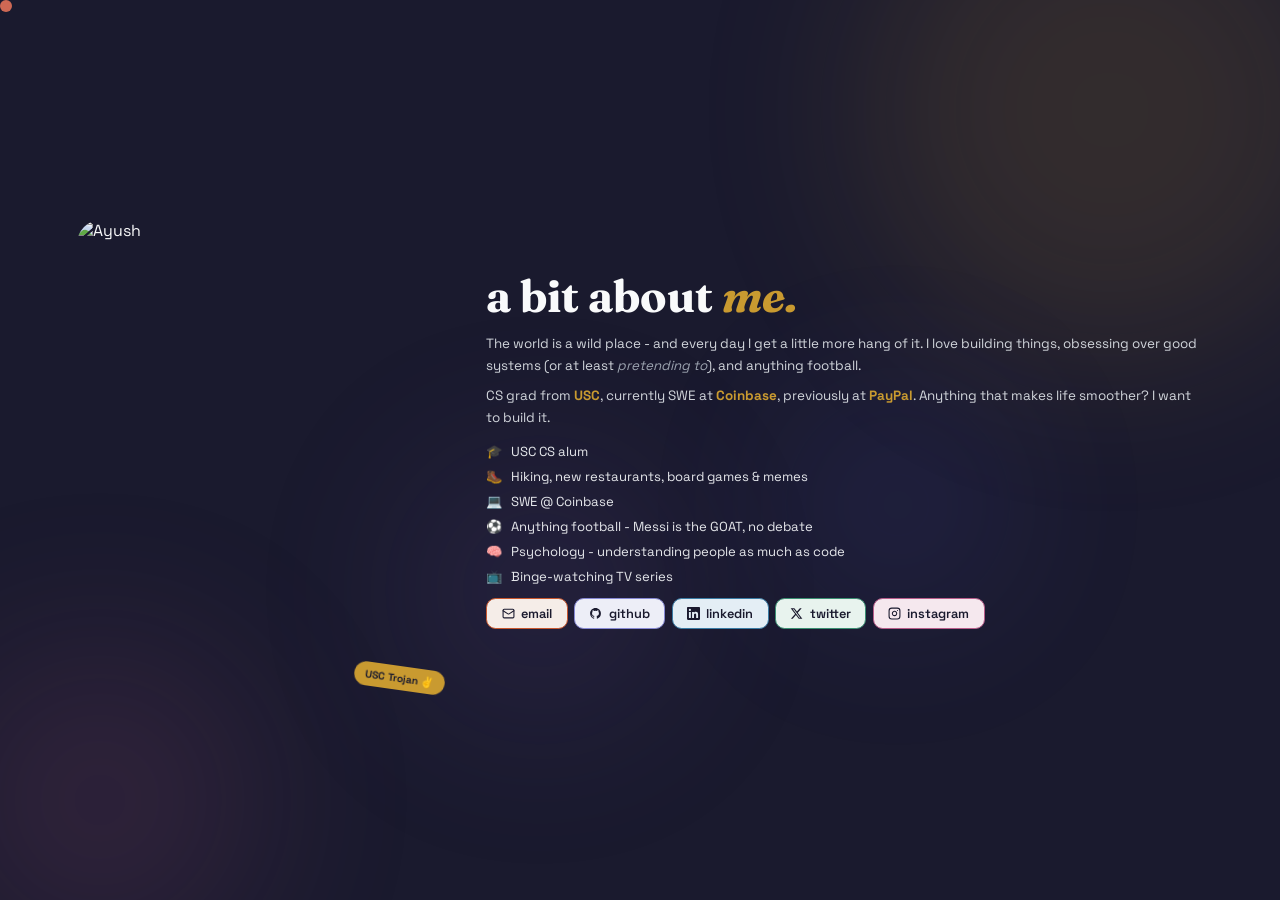
==== index.html @ c48e8465 "Redesign personal site with new dark single-page layout Replaced old Bootstrap site with a clean, se" ====
<!doctype html>
<html lang="en">
<head>
  <meta charset="utf-8">
  <meta name="viewport" content="width=device-width, initial-scale=1">
  <title>Ayush</title>
  <link rel="icon" href="img/favicon.ico">
  <link rel="preconnect" href="https://fonts.googleapis.com">
  <link rel="preconnect" href="https://fonts.gstatic.com" crossorigin>
  <link href="https://fonts.googleapis.com/css2?family=Fraunces:ital,opsz,wght@0,9..144,700;1,9..144,400&family=Space+Grotesk:wght@300;400;500;600&display=swap" rel="stylesheet">

  <style>
    :root {
      --bg:     #1A1A2E;
      --muted:  #9CA3AF;
      --orange: #C8572E;
      --yellow: #C99A30;
      --indigo: #6366F1;
      --pink:   #B85C8A;
      --green:  #3A8F72;
      --purple: #7A5BB0;
      --rule:   rgba(255,255,255,0.07);
    }

    * { margin: 0; padding: 0; box-sizing: border-box; }

    body {
      background: var(--bg);
      color: #F9FAFB;
      font-family: 'Space Grotesk', sans-serif;
      height: 100svh;
      overflow: hidden;
      cursor: none;
    }

    /* — cursor — */
    .cursor {
      width: 12px; height: 12px;
      background: var(--orange);
      border-radius: 50%;
      position: fixed;
      pointer-events: none;
      z-index: 9999;
      transition: transform 0.15s ease, background 0.2s ease;
      mix-blend-mode: screen;
    }
    .cursor.big { transform: scale(4); background: var(--yellow); }

    /* — blobs — */
    .blob {
      position: fixed;
      border-radius: 50%;
      filter: blur(90px);
      opacity: 0.14;
      pointer-events: none;
      z-index: 0;
    }
    .blob-1 { width: 500px; height: 500px; background: var(--yellow); top: -140px; right: -80px;  animation: drift 8s  ease-in-out infinite; }
    .blob-2 { width: 320px; height: 320px; background: var(--pink);   bottom: -60px; left: -60px; animation: drift 11s ease-in-out infinite reverse; }
    .blob-3 { width: 200px; height: 200px; background: var(--indigo); top: 45%;   right: 22%;    animation: drift 7s  ease-in-out infinite 2s; }
    .blob-4 { width: 260px; height: 260px; background: var(--purple); bottom: 20%; left: 32%;    animation: drift 9s  ease-in-out infinite 1s; }

    @keyframes drift {
      0%, 100% { transform: translate(0,0) scale(1); }
      33%       { transform: translate(28px,-18px) scale(1.05); }
      66%       { transform: translate(-18px,14px) scale(0.95); }
    }

    /* — page — */
    .page {
      position: relative;
      z-index: 1;
      height: 100svh;
      display: flex;
      align-items: center;
      padding: clamp(1.8rem, 3.5vh, 2.8rem) clamp(2.5rem, 6vw, 5rem);
      gap: clamp(2rem, 4vw, 3.5rem);
    }

    .body-row {
      display: contents;
    }

    /* — photo — */
    .photo-wrap {
      flex-shrink: 0;
      position: relative;
    }

    .photo-wrap img {
      width: clamp(240px, 28vw, 380px);
      height: clamp(300px, 36vw, 500px);
      border-radius: 1.5rem;
      object-fit: cover;
      display: block;
      filter: grayscale(15%);
      transition: filter 0.4s ease, transform 0.4s ease;
    }
    .photo-wrap:hover img {
      filter: grayscale(0%);
      transform: rotate(-1.5deg) scale(1.03);
    }

    .photo-badge {
      position: absolute;
      bottom: -10px; right: -10px;
      background: var(--yellow);
      color: #1A1A2E;
      font-weight: 700;
      font-size: 0.65rem;
      padding: 0.35rem 0.7rem;
      border-radius: 999px;
      rotate: 8deg;
      white-space: nowrap;
    }

    /* — content — */
    .content {
      flex: 1;
      display: flex;
      flex-direction: column;
      gap: clamp(0.7rem, 1.4vh, 1.1rem);
      min-height: 0;
    }

    .about-heading {
      font-family: 'Fraunces', Georgia, serif;
      font-size: clamp(1.8rem, 3.5vw, 3rem);
      font-weight: 700;
      line-height: 1.1;
    }
    .about-heading em { font-style: italic; color: var(--yellow); }

    .bio p {
      font-size: clamp(0.82rem, 1.05vw, 0.95rem);
      line-height: 1.7;
      color: #D1D5DB;
    }
    .bio p + p { margin-top: 0.4rem; }

    /* facts */
    .facts {
      display: flex;
      flex-direction: column;
      gap: 0.5rem;
    }

    .fact {
      display: flex;
      align-items: flex-start;
      gap: 0.55rem;
      font-size: clamp(0.82rem, 1vw, 0.92rem);
      color: #E5E7EB;
    }

    /* links */
    .links {
      display: flex;
      flex-wrap: wrap;
      gap: 0.4rem;
    }

    .lnk {
      display: inline-flex;
      align-items: center;
      gap: 0.4rem;
      padding: 0.4rem 0.9rem;
      border-radius: 0.6rem;
      font-size: 0.8rem;
      font-weight: 600;
      text-decoration: none;
      color: #1A1A2E;
      border: 1.5px solid transparent;
      transition: transform 0.2s cubic-bezier(0.34,1.56,0.64,1), box-shadow 0.15s ease;
    }
    .lnk:hover {
      transform: translateY(-3px) rotate(-1deg);
      box-shadow: 0 8px 20px -6px rgba(0,0,0,0.5);
    }

    .lnk-email   { background: #F5EDE8; border-color: var(--orange); }
    .lnk-github  { background: #EDEEF7; border-color: #8688D4; }
    .lnk-linkedin{ background: #E4EEF5; border-color: #3A7CA5; }
    .lnk-twitter { background: #E8F3EE; border-color: var(--green); }
    .lnk-insta   { background: #F5E8EE; border-color: var(--pink); }

    /* — mobile — */
    @media (max-width: 700px) {
      body {
        height: auto;
        overflow-y: auto;
      }

      .page {
        flex-direction: column;
        align-items: center;
        height: auto;
        padding: 2.5rem 1.5rem 3rem;
        gap: 1.5rem;
      }

      .photo-wrap img {
        width: min(75vw, 280px);
        height: min(90vw, 340px);
      }

      .photo-badge {
        font-size: 0.7rem;
        right: -6px; bottom: -8px;
      }

      .content {
        width: 100%;
        gap: 1rem;
      }

      .about-heading { font-size: 1.9rem; }
      .bio p         { font-size: 0.92rem; }
      .fact          { font-size: 0.88rem; }
      .lnk           { font-size: 0.85rem; padding: 0.5rem 1rem; }
    }

    @media (hover: none) {
      body, a, button { cursor: auto; }
      .cursor { display: none; }
    }

    a, button { cursor: none; }
  </style>
</head>
<body>

  <div class="cursor" id="cursor"></div>
  <div class="blob blob-1"></div>
  <div class="blob blob-2"></div>
  <div class="blob blob-3"></div>
  <div class="blob blob-4"></div>

  <div class="page">

    <div class="body-row">

      <div class="photo-wrap">
        <img src="img/profile_big.jpg" alt="Ayush">
        <div class="photo-badge">USC Trojan ✌️</div>
      </div>

      <div class="content">

        <h2 class="about-heading">a bit about <em>me.</em></h2>

        <div class="bio">
          <p>The world is a wild place - and every day I get a little more hang of it. I love building things, obsessing over good systems (or at least <em style="color:#9CA3AF">pretending to</em>), and anything football.</p>
          <p>CS grad from <strong style="color:#C99A30">USC</strong>, currently SWE at <strong style="color:#C99A30">Coinbase</strong>, previously at <strong style="color:#C99A30">PayPal</strong>. Anything that makes life smoother? I want to build it.</p>
        </div>

        <div class="facts">
          <div class="fact"><span>🎓</span><span>USC CS alum</span></div>
          <div class="fact"><span>🥾</span><span>Hiking, new restaurants, board games & memes</span></div>
          <div class="fact"><span>💻</span><span>SWE @ Coinbase</span></div>
          <div class="fact"><span>⚽</span><span>Anything football - Messi is the GOAT, no debate</span></div>
          <div class="fact"><span>🧠</span><span>Psychology - understanding people as much as code</span></div>
          <div class="fact"><span>📺</span><span>Binge-watching TV series</span></div>
        </div>

        <div class="links">
          <a class="lnk lnk-email" href="mailto:aayushkothari11@gmail.com">
            <svg width="13" height="13" viewBox="0 0 24 24" fill="none" stroke="currentColor" stroke-width="2" stroke-linecap="round" stroke-linejoin="round"><rect x="2" y="4" width="20" height="16" rx="2"/><path d="m22 7-8.97 5.7a1.94 1.94 0 0 1-2.06 0L2 7"/></svg>
            email
          </a>
          <a class="lnk lnk-github" href="https://github.com/ayushkothari27" target="_blank" rel="noopener">
            <svg width="13" height="13" viewBox="0 0 24 24" fill="currentColor"><path d="M12 2C6.477 2 2 6.484 2 12.017c0 4.425 2.865 8.18 6.839 9.504.5.092.682-.217.682-.483 0-.237-.008-.868-.013-1.703-2.782.605-3.369-1.343-3.369-1.343-.454-1.158-1.11-1.466-1.11-1.466-.908-.62.069-.608.069-.608 1.003.07 1.531 1.032 1.531 1.032.892 1.53 2.341 1.088 2.91.832.092-.647.35-1.088.636-1.338-2.22-.253-4.555-1.113-4.555-4.951 0-1.093.39-1.988 1.029-2.688-.103-.253-.446-1.272.098-2.65 0 0 .84-.27 2.75 1.026A9.564 9.564 0 0 1 12 6.844a9.59 9.59 0 0 1 2.504.337c1.909-1.296 2.747-1.027 2.747-1.027.546 1.379.202 2.398.1 2.651.64.7 1.028 1.595 1.028 2.688 0 3.848-2.339 4.695-4.566 4.943.359.309.678.92.678 1.855 0 1.338-.012 2.419-.012 2.747 0 .268.18.58.688.482A10.02 10.02 0 0 0 22 12.017C22 6.484 17.522 2 12 2z"/></svg>
            github
          </a>
          <a class="lnk lnk-linkedin" href="https://www.linkedin.com/in/ayushkothari27/" target="_blank" rel="noopener">
            <svg width="13" height="13" viewBox="0 0 24 24" fill="currentColor"><path d="M20.447 20.452h-3.554v-5.569c0-1.328-.027-3.037-1.852-3.037-1.853 0-2.136 1.445-2.136 2.939v5.667H9.351V9h3.414v1.561h.046c.477-.9 1.637-1.85 3.37-1.85 3.601 0 4.267 2.37 4.267 5.455v6.286zM5.337 7.433a2.062 2.062 0 0 1-2.063-2.065 2.064 2.064 0 1 1 2.063 2.065zm1.782 13.019H3.555V9h3.564v11.452zM22.225 0H1.771C.792 0 0 .774 0 1.729v20.542C0 23.227.792 24 1.771 24h20.451C23.2 24 24 23.227 24 22.271V1.729C24 .774 23.2 0 22.222 0h.003z"/></svg>
            linkedin
          </a>
          <a class="lnk lnk-twitter" href="https://twitter.com/ayushKothari27" target="_blank" rel="noopener">
            <svg width="13" height="13" viewBox="0 0 24 24" fill="currentColor"><path d="M18.244 2.25h3.308l-7.227 8.26 8.502 11.24H16.17l-5.214-6.817L4.99 21.75H1.68l7.73-8.835L1.254 2.25H8.08l4.713 6.231zm-1.161 17.52h1.833L7.084 4.126H5.117z"/></svg>
            twitter
          </a>
          <a class="lnk lnk-insta" href="https://www.instagram.com/ayushkothari27/" target="_blank" rel="noopener">
            <svg width="13" height="13" viewBox="0 0 24 24" fill="none" stroke="currentColor" stroke-width="2" stroke-linecap="round" stroke-linejoin="round"><rect x="2" y="2" width="20" height="20" rx="5" ry="5"/><path d="M16 11.37A4 4 0 1 1 12.63 8 4 4 0 0 1 16 11.37z"/><line x1="17.5" y1="6.5" x2="17.51" y2="6.5"/></svg>
            instagram
          </a>
        </div>

      </div>

    </div>
  </div>

  <script>
    const cursor = document.getElementById('cursor');
    document.addEventListener('mousemove', e => {
      cursor.style.left = e.clientX - 6 + 'px';
      cursor.style.top  = e.clientY - 6 + 'px';
    });
    document.querySelectorAll('a, button').forEach(el => {
      el.addEventListener('mouseenter', () => cursor.classList.add('big'));
      el.addEventListener('mouseleave', () => cursor.classList.remove('big'));
    });
  </script>
</body>
</html>
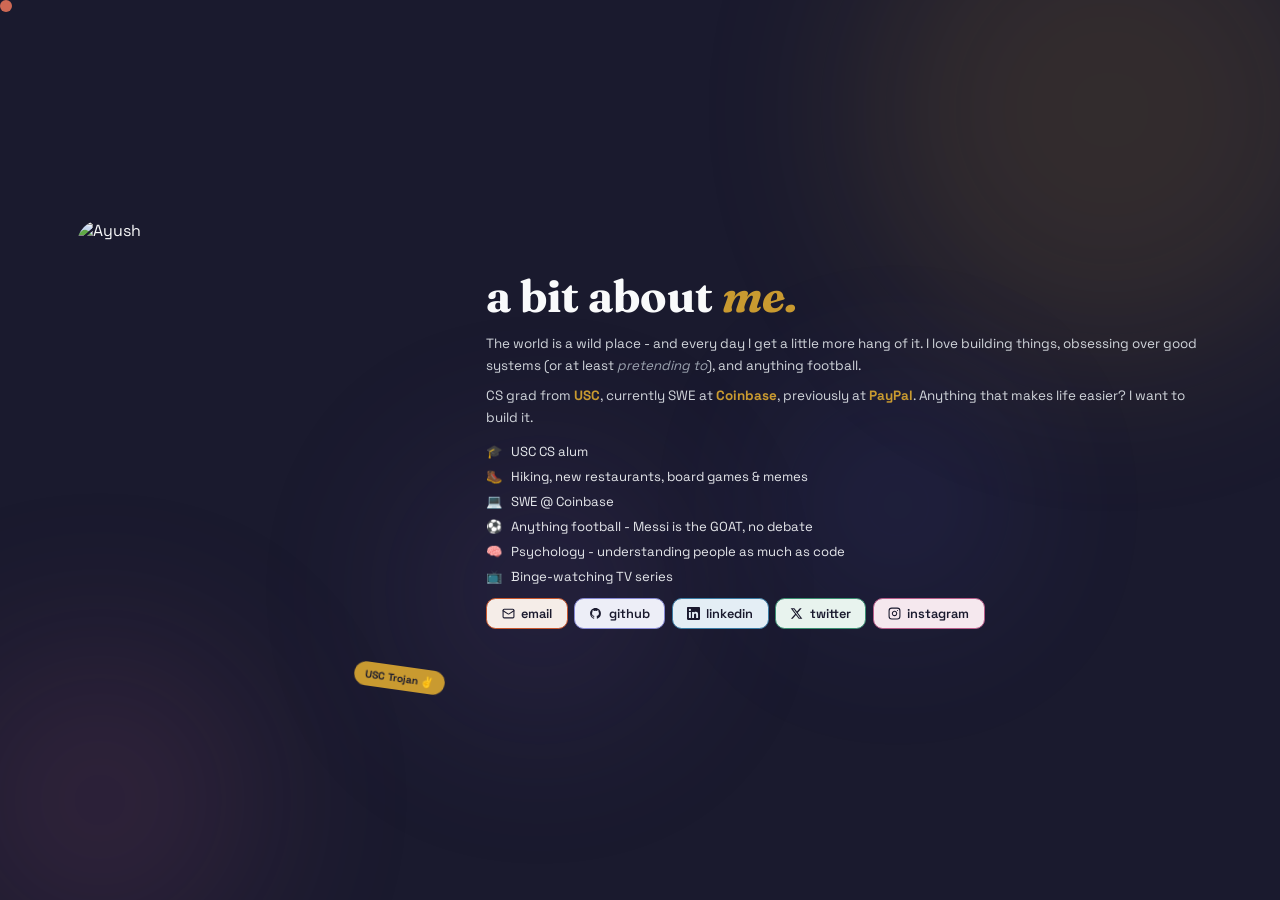
==== commit 6ca4a6ee: "Change "smoother" to "easier" in bio Co-Authored-By: Claude Sonnet 4.6 <noreply@anthropic.com>" ====
--- a/index.html
+++ b/index.html
@@ -251,7 +251,7 @@
 
         <div class="bio">
           <p>The world is a wild place - and every day I get a little more hang of it. I love building things, obsessing over good systems (or at least <em style="color:#9CA3AF">pretending to</em>), and anything football.</p>
-          <p>CS grad from <strong style="color:#C99A30">USC</strong>, currently SWE at <strong style="color:#C99A30">Coinbase</strong>, previously at <strong style="color:#C99A30">PayPal</strong>. Anything that makes life smoother? I want to build it.</p>
+          <p>CS grad from <strong style="color:#C99A30">USC</strong>, currently SWE at <strong style="color:#C99A30">Coinbase</strong>, previously at <strong style="color:#C99A30">PayPal</strong>. Anything that makes life easier? I want to build it.</p>
         </div>
 
         <div class="facts">
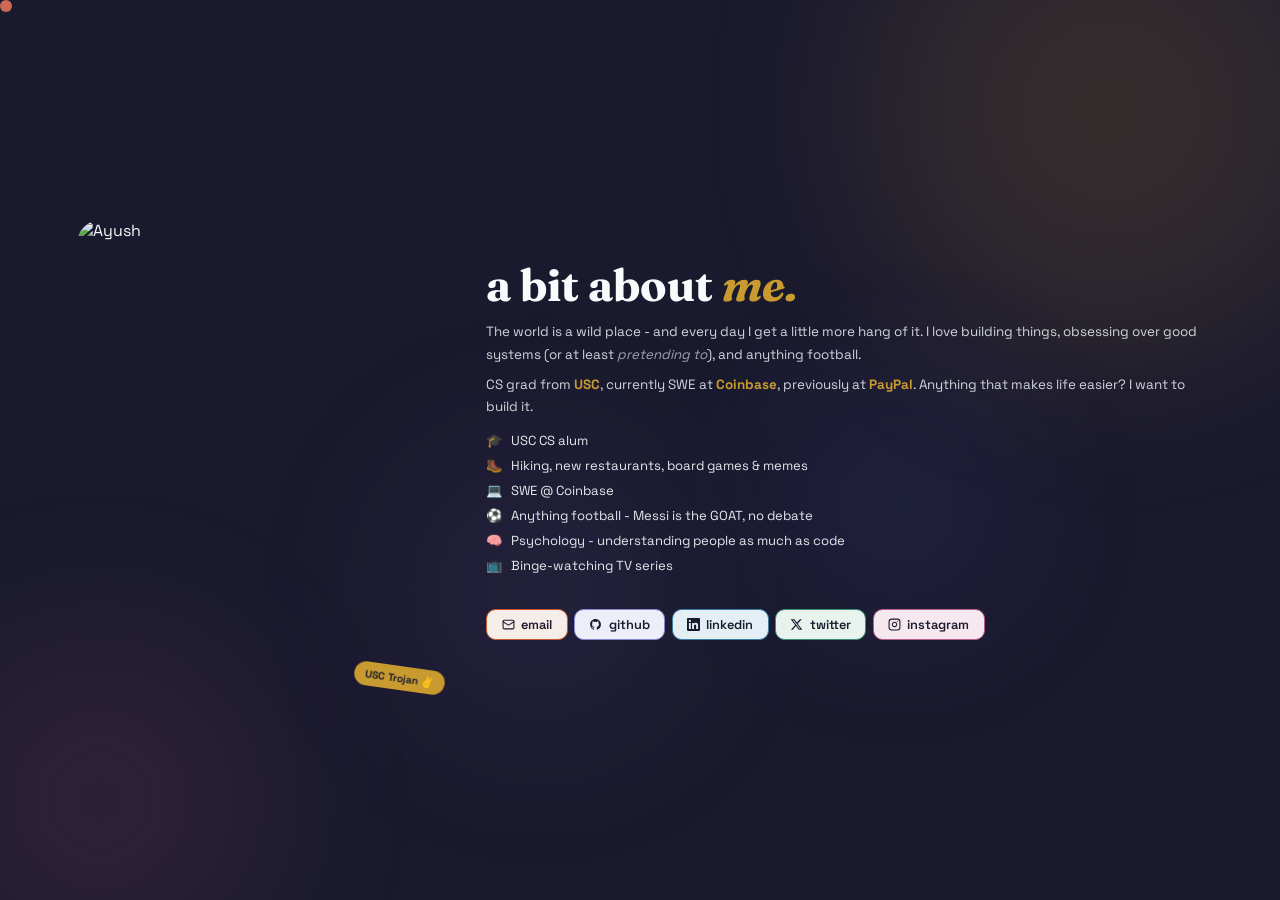
==== commit d519a5ef: "Add spacing between facts list and contact links Co-Authored-By: Claude Sonnet 4.6 <noreply@anthropi" ====
--- a/index.html
+++ b/index.html
@@ -262,6 +262,8 @@
           <div class="fact"><span>🧠</span><span>Psychology - understanding people as much as code</span></div>
           <div class="fact"><span>📺</span><span>Binge-watching TV series</span></div>
         </div>
+
+        <div style="height: 0.6rem"></div>
 
         <div class="links">
           <a class="lnk lnk-email" href="mailto:aayushkothari11@gmail.com">
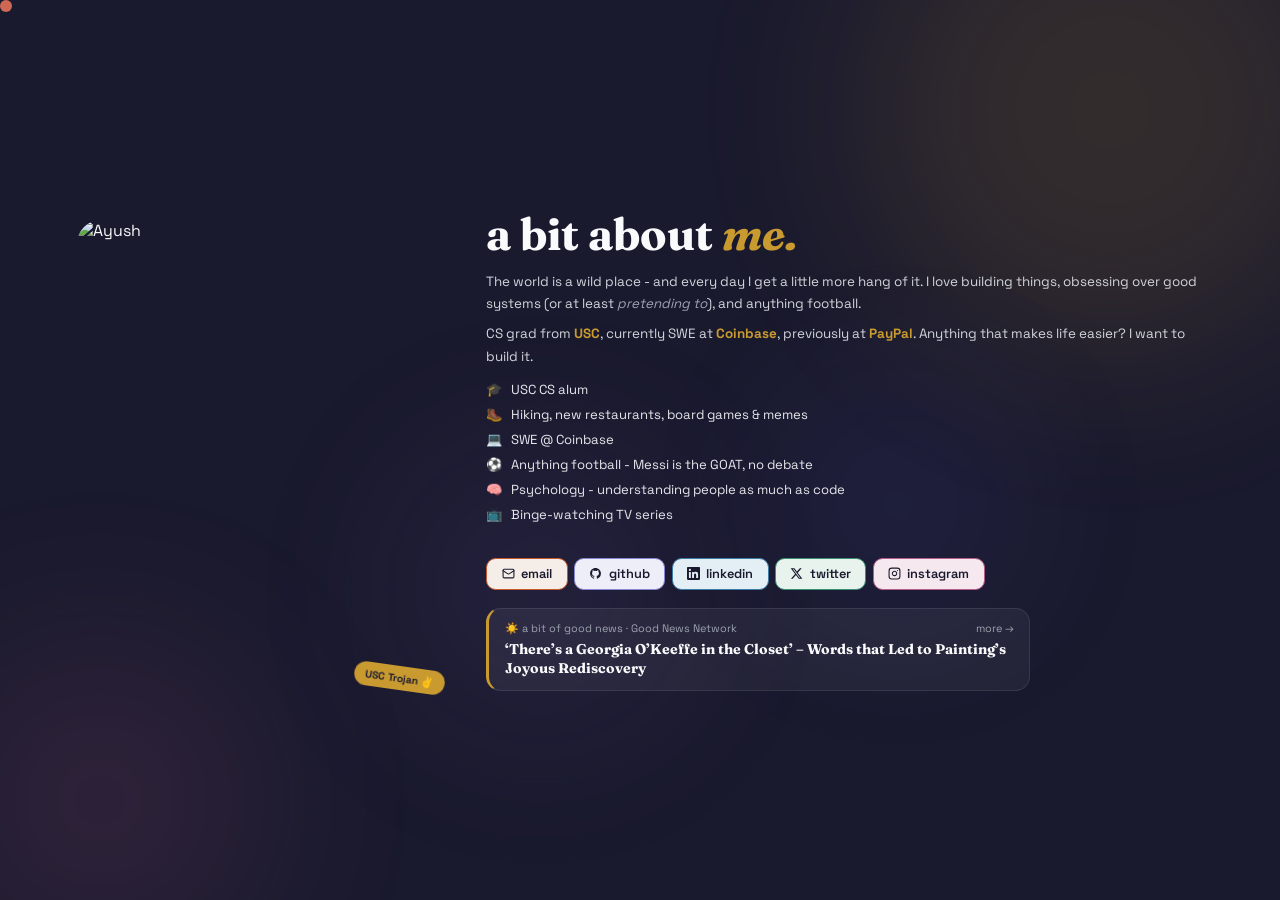
==== commit 49dad992: "Homepage: show a random good-news story on each load Co-Authored-By: Claude Opus 5.5 <noreply@anthro" ====
--- a/index.html
+++ b/index.html
@@ -184,6 +184,35 @@
     .lnk-twitter { background: #E8F3EE; border-color: var(--green); }
     .lnk-insta   { background: #F5E8EE; border-color: var(--pink); }
 
+    /* — good news of the moment — */
+    .gn {
+      display: none;
+      max-width: 34rem;
+      margin-top: 0.4rem;
+      padding: 0.75rem 0.95rem;
+      border-radius: 0.9rem;
+      background: rgba(255,255,255,0.05);
+      border: 1px solid rgba(255,255,255,0.09);
+      border-left: 3px solid var(--yellow);
+      animation: gn-in 0.5s ease both;
+    }
+    .gn.show { display: block; }
+    @keyframes gn-in { from { opacity: 0; transform: translateY(6px); } }
+    .gn-top {
+      display: flex; justify-content: space-between; gap: 1rem;
+      font-size: 0.68rem; color: var(--muted); margin-bottom: 0.3rem;
+    }
+    .gn-top a { color: var(--muted); text-decoration: none; }
+    .gn-top a:hover { color: var(--yellow); }
+    .gn-title {
+      display: -webkit-box; -webkit-line-clamp: 2; -webkit-box-orient: vertical; overflow: hidden;
+      font-family: 'Fraunces', Georgia, serif; font-weight: 700;
+      font-size: clamp(0.88rem, 1.05vw, 0.98rem); line-height: 1.35;
+      color: #F9FAFB; text-decoration: none;
+    }
+    .gn-title:hover { color: var(--yellow); }
+    @media (min-width: 701px) and (max-height: 620px) { .gn.show { display: none; } }
+
     /* — mobile — */
     @media (max-width: 700px) {
       body {
@@ -288,20 +317,46 @@
           </a>
         </div>
 
+        <div class="gn" id="gn" aria-live="polite">
+          <div class="gn-top">
+            <span>☀️ a bit of good news · <span id="gn-src"></span></span>
+            <a href="good-news/">more →</a>
+          </div>
+          <a class="gn-title" id="gn-title" target="_blank" rel="noopener"></a>
+        </div>
+
       </div>
 
     </div>
   </div>
 
   <script>
+    fetch('good-news/feed.json', { cache: 'no-cache' })
+      .then(r => r.json())
+      .then(({ items }) => {
+        if (!items || !items.length) return;
+        const fresh = items.slice(0, 40);
+        let i = Math.floor(Math.random() * fresh.length);
+        try {  // avoid showing the same story twice in a row
+          if (fresh.length > 1 && localStorage.getItem('gn-last') === fresh[i].link) i = (i + 1) % fresh.length;
+          localStorage.setItem('gn-last', fresh[i].link);
+        } catch (e) {}
+        const s = fresh[i];
+        const title = document.getElementById('gn-title');
+        title.textContent = s.title;
+        title.href = s.link;
+        document.getElementById('gn-src').textContent = s.source;
+        document.getElementById('gn').classList.add('show');
+      })
+      .catch(() => {});
+
     const cursor = document.getElementById('cursor');
     document.addEventListener('mousemove', e => {
       cursor.style.left = e.clientX - 6 + 'px';
       cursor.style.top  = e.clientY - 6 + 'px';
     });
-    document.querySelectorAll('a, button').forEach(el => {
-      el.addEventListener('mouseenter', () => cursor.classList.add('big'));
-      el.addEventListener('mouseleave', () => cursor.classList.remove('big'));
+    document.addEventListener('mouseover', e => {
+      cursor.classList.toggle('big', !!e.target.closest('a, button'));
     });
   </script>
 </body>
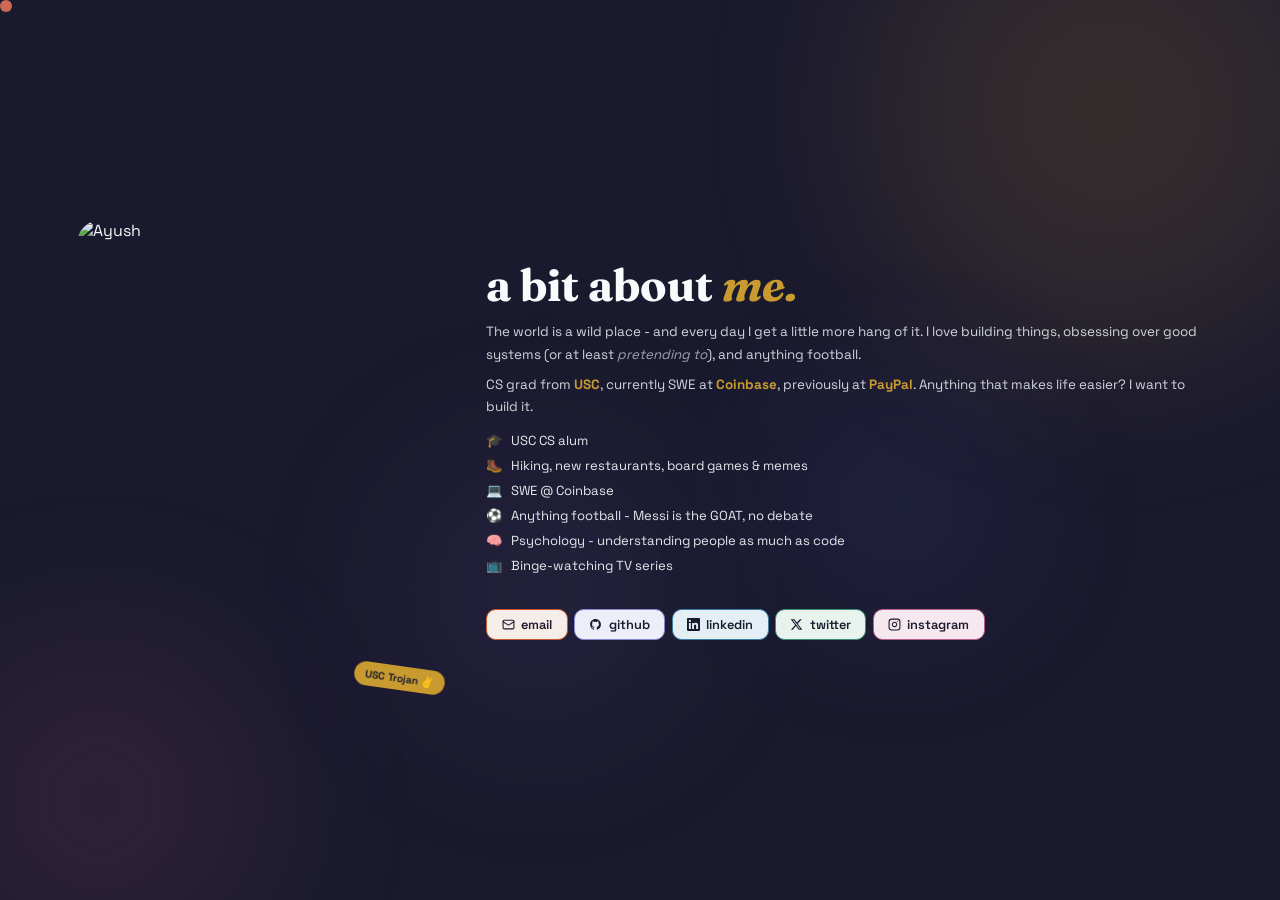
==== commit f16e0ca5: "Move Good News to the vibe-coding repo Removes the good-news page, its scheduled workflow, and the h" ====
--- a/index.html
+++ b/index.html
@@ -184,35 +184,6 @@
     .lnk-twitter { background: #E8F3EE; border-color: var(--green); }
     .lnk-insta   { background: #F5E8EE; border-color: var(--pink); }
 
-    /* — good news of the moment — */
-    .gn {
-      display: none;
-      max-width: 34rem;
-      margin-top: 0.4rem;
-      padding: 0.75rem 0.95rem;
-      border-radius: 0.9rem;
-      background: rgba(255,255,255,0.05);
-      border: 1px solid rgba(255,255,255,0.09);
-      border-left: 3px solid var(--yellow);
-      animation: gn-in 0.5s ease both;
-    }
-    .gn.show { display: block; }
-    @keyframes gn-in { from { opacity: 0; transform: translateY(6px); } }
-    .gn-top {
-      display: flex; justify-content: space-between; gap: 1rem;
-      font-size: 0.68rem; color: var(--muted); margin-bottom: 0.3rem;
-    }
-    .gn-top a { color: var(--muted); text-decoration: none; }
-    .gn-top a:hover { color: var(--yellow); }
-    .gn-title {
-      display: -webkit-box; -webkit-line-clamp: 2; -webkit-box-orient: vertical; overflow: hidden;
-      font-family: 'Fraunces', Georgia, serif; font-weight: 700;
-      font-size: clamp(0.88rem, 1.05vw, 0.98rem); line-height: 1.35;
-      color: #F9FAFB; text-decoration: none;
-    }
-    .gn-title:hover { color: var(--yellow); }
-    @media (min-width: 701px) and (max-height: 620px) { .gn.show { display: none; } }
-
     /* — mobile — */
     @media (max-width: 700px) {
       body {
@@ -317,46 +288,20 @@
           </a>
         </div>
 
-        <div class="gn" id="gn" aria-live="polite">
-          <div class="gn-top">
-            <span>☀️ a bit of good news · <span id="gn-src"></span></span>
-            <a href="good-news/">more →</a>
-          </div>
-          <a class="gn-title" id="gn-title" target="_blank" rel="noopener"></a>
-        </div>
-
       </div>
 
     </div>
   </div>
 
   <script>
-    fetch('good-news/feed.json', { cache: 'no-cache' })
-      .then(r => r.json())
-      .then(({ items }) => {
-        if (!items || !items.length) return;
-        const fresh = items.slice(0, 40);
-        let i = Math.floor(Math.random() * fresh.length);
-        try {  // avoid showing the same story twice in a row
-          if (fresh.length > 1 && localStorage.getItem('gn-last') === fresh[i].link) i = (i + 1) % fresh.length;
-          localStorage.setItem('gn-last', fresh[i].link);
-        } catch (e) {}
-        const s = fresh[i];
-        const title = document.getElementById('gn-title');
-        title.textContent = s.title;
-        title.href = s.link;
-        document.getElementById('gn-src').textContent = s.source;
-        document.getElementById('gn').classList.add('show');
-      })
-      .catch(() => {});
-
     const cursor = document.getElementById('cursor');
     document.addEventListener('mousemove', e => {
       cursor.style.left = e.clientX - 6 + 'px';
       cursor.style.top  = e.clientY - 6 + 'px';
     });
-    document.addEventListener('mouseover', e => {
-      cursor.classList.toggle('big', !!e.target.closest('a, button'));
+    document.querySelectorAll('a, button').forEach(el => {
+      el.addEventListener('mouseenter', () => cursor.classList.add('big'));
+      el.addEventListener('mouseleave', () => cursor.classList.remove('big'));
     });
   </script>
 </body>
